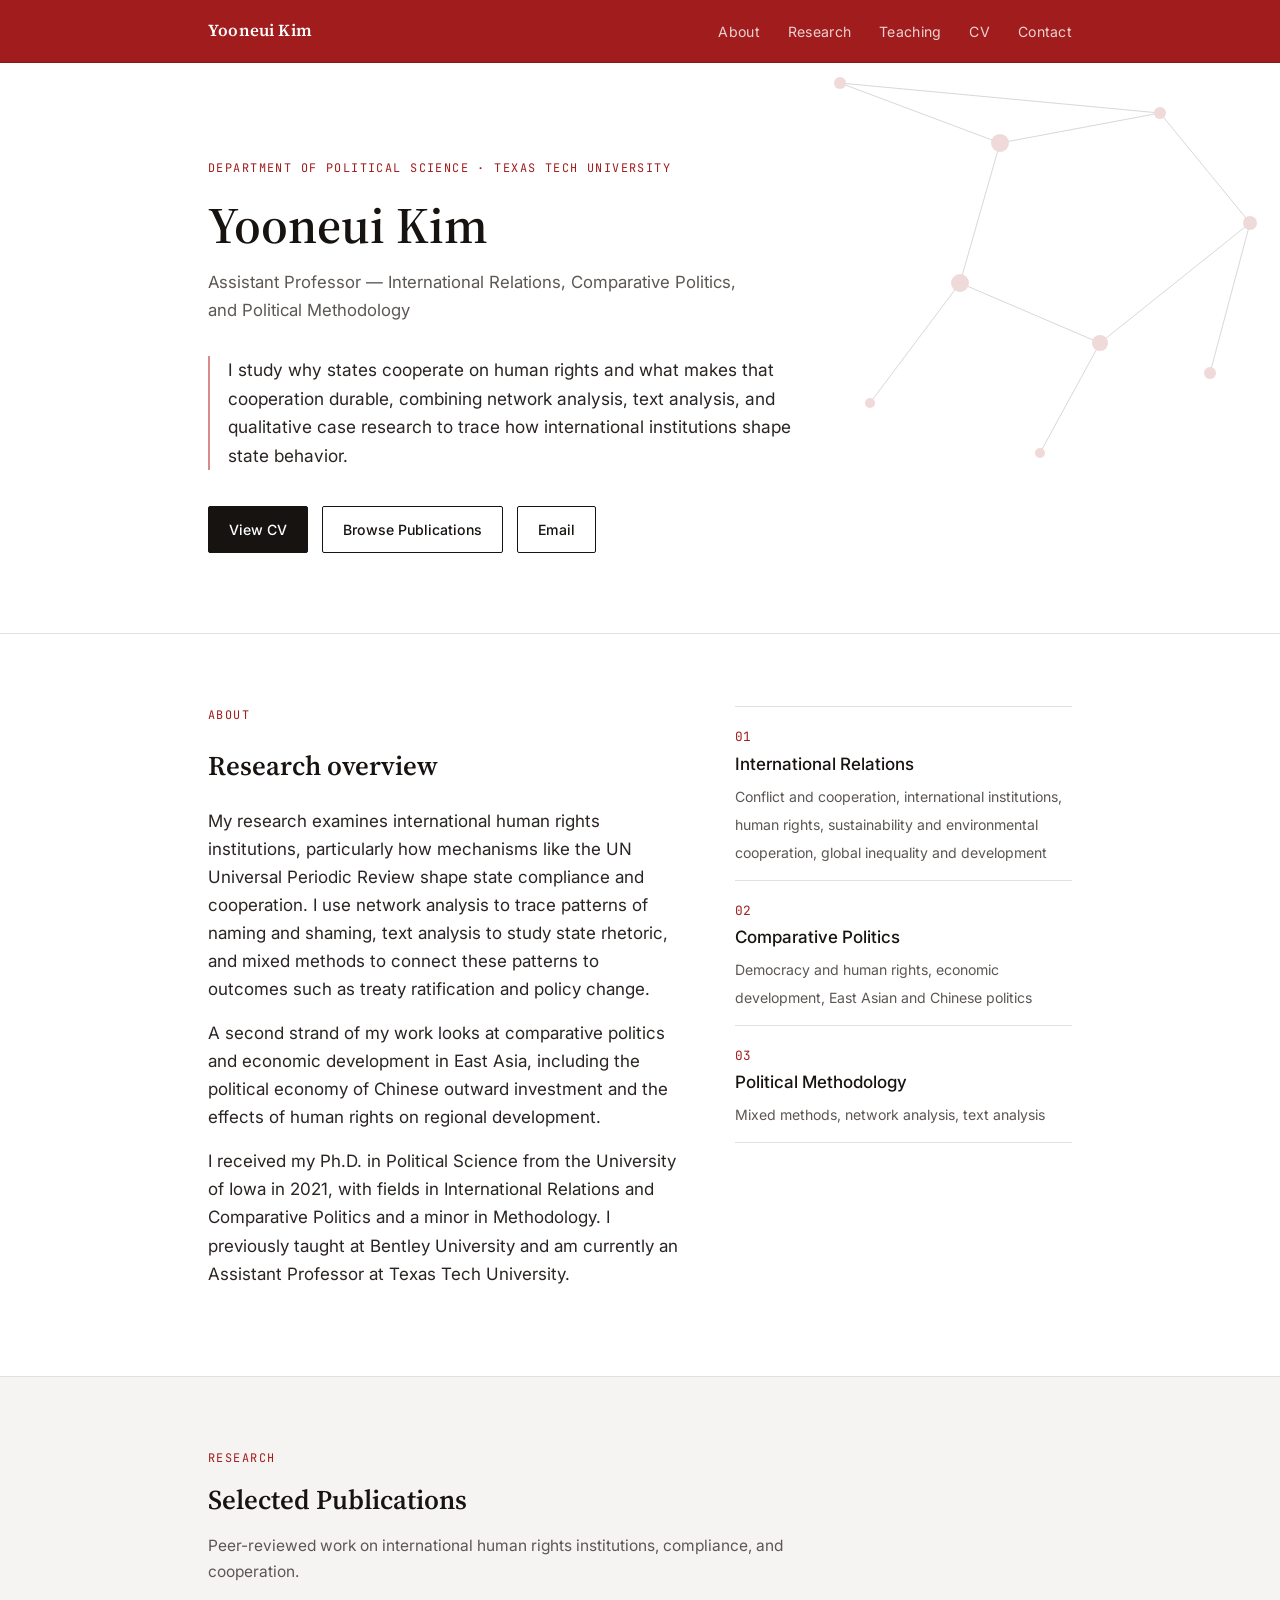
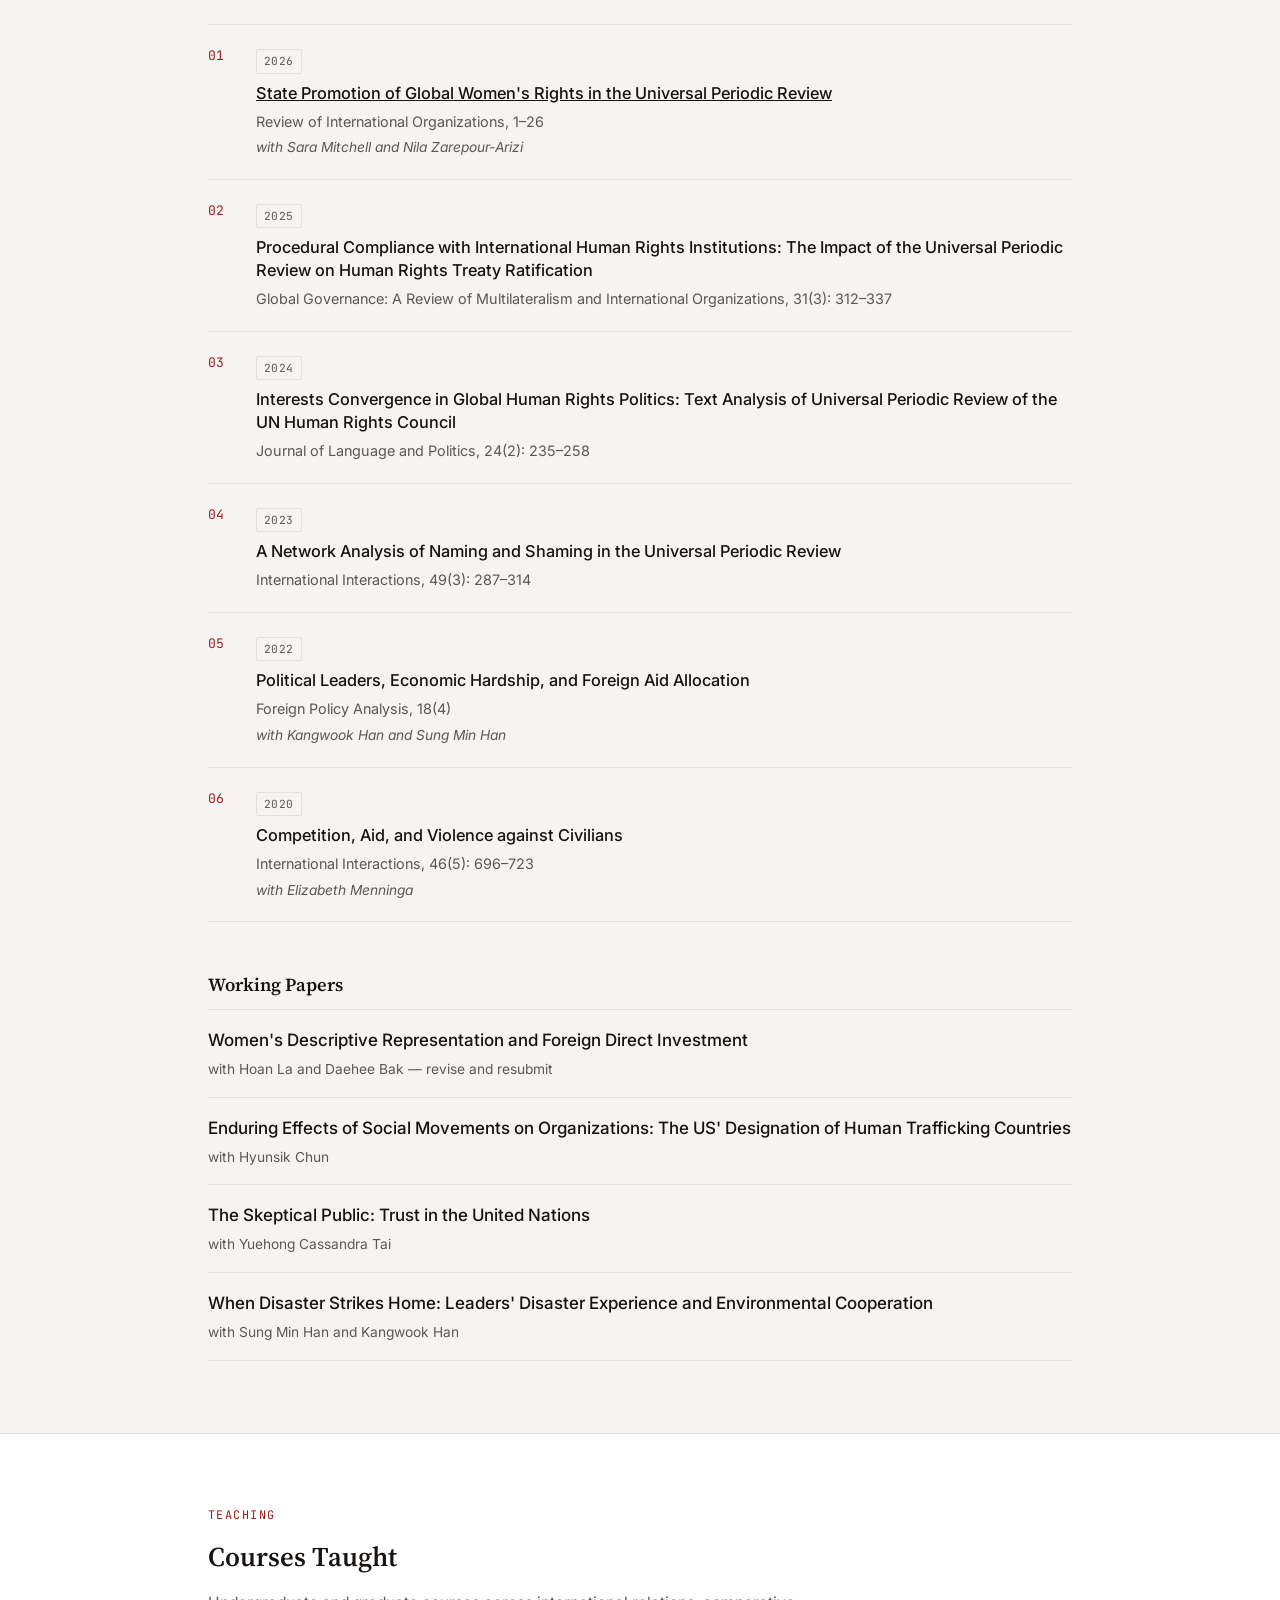
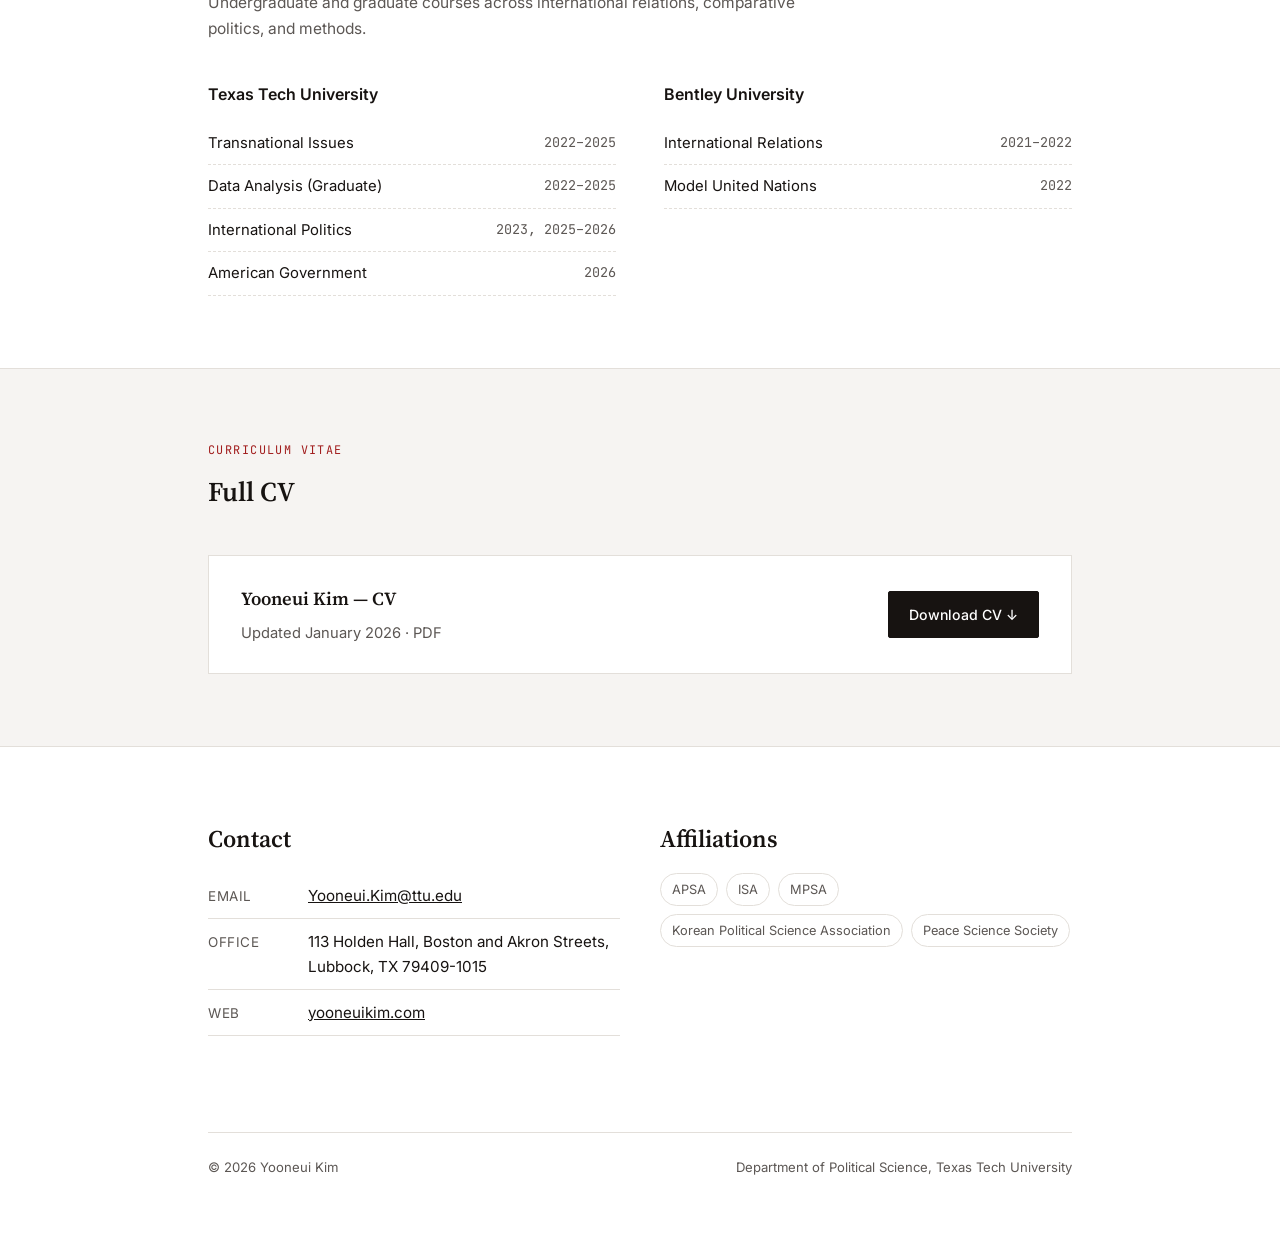
==== index.html @ 26a24b8b "Add files via upload" ====
<!DOCTYPE html>
<html lang="en">
<head>
<meta charset="UTF-8">
<meta name="viewport" content="width=device-width, initial-scale=1.0">
<title>Yooneui Kim — Political Science</title>
<link rel="preconnect" href="https://fonts.googleapis.com">
<link rel="preconnect" href="https://fonts.gstatic.com" crossorigin>
<link href="https://fonts.googleapis.com/css2?family=Source+Serif+4:opsz,wght@8..60,400;8..60,500;8..60,600&family=Inter:wght@400;500;600&family=JetBrains+Mono:wght@400;500&display=swap" rel="stylesheet">
<style>
  :root{
    --ink:#171311;
    --ink-soft:#2A2422;
    --paper:#FFFFFF;
    --paper-warm:#F6F4F2;
    --gold:#A11D1D;
    --gold-soft:#D98B8B;
    --slate:#5C5754;
    --line:#E3DFDA;
    --max:920px;
  }
  *{box-sizing:border-box; margin:0; padding:0;}
  html{scroll-behavior:smooth;}
  body{
    background:var(--paper);
    color:var(--ink);
    font-family:'Inter',sans-serif;
    font-size:17px;
    line-height:1.65;
    -webkit-font-smoothing:antialiased;
  }
  h1,h2,h3{font-family:'Source Serif 4',serif; font-weight:600; color:var(--ink);}
  a{color:inherit;}
  .wrap{max-width:var(--max); margin:0 auto; padding:0 28px;}

  /* nav */
  nav{
    position:sticky; top:0; z-index:50;
    background:#A11D1D;
    border-bottom:1px solid #8a1818;
  }
  nav .brand{font-family:'Source Serif 4',serif; font-weight:600; font-size:1.05rem; letter-spacing:0.01em; color:#FFFFFF;}
  nav ul{display:flex; gap:28px; list-style:none;}
  nav a{font-size:0.88rem; text-decoration:none; color:rgba(255,255,255,0.8); letter-spacing:0.02em;}
  nav .wrap{display:flex; align-items:center; justify-content:space-between; height:62px;}
  nav a:hover{color:#FFFFFF;}
  .nav-toggle{display:none;}

  /* hero */
  .hero{position:relative; overflow:hidden; padding:96px 0 80px; border-bottom:1px solid var(--line);}
  .hero-net{position:absolute; top:-40px; right:-60px; width:560px; opacity:0.16; pointer-events:none;}
  .hero .wrap{position:relative; z-index:1;}
  .eyebrow{
    font-family:'JetBrains Mono',monospace; font-size:0.74rem; letter-spacing:0.12em;
    text-transform:uppercase; color:var(--gold); margin-bottom:18px; display:block;
  }
  .hero h1{font-size:clamp(2.2rem,5vw,3.2rem); line-height:1.1; max-width:680px;}
  .hero .role{font-size:1.05rem; color:var(--slate); margin-top:16px; max-width:560px;}
  .hero .thesis{
    margin-top:32px; max-width:600px; font-size:1.08rem; color:var(--ink-soft);
    border-left:2px solid var(--gold-soft); padding-left:18px;
  }
  .hero-links{margin-top:36px; display:flex; gap:14px; flex-wrap:wrap;}
  .btn{
    display:inline-flex; align-items:center; gap:8px;
    padding:11px 20px; border-radius:2px; font-size:0.88rem; font-weight:500;
    text-decoration:none; border:1px solid var(--ink); transition:all 0.15s ease;
  }
  .btn-primary{background:var(--ink); color:var(--paper);}
  .btn-primary:hover{background:var(--ink-soft);}
  .btn-ghost{background:transparent; color:var(--ink);}
  .btn-ghost:hover{background:var(--paper-warm);}

  /* sections */
  section{padding:72px 0;}
  section.alt{background:var(--paper-warm); border-top:1px solid var(--line); border-bottom:1px solid var(--line);}
  .section-head{margin-bottom:40px; max-width:640px;}
  .section-head .eyebrow{margin-bottom:10px;}
  .section-head h2{font-size:1.7rem;}
  .section-head p{color:var(--slate); margin-top:10px; font-size:0.97rem;}

  /* about */
  .about-grid{display:grid; grid-template-columns:1.4fr 1fr; gap:56px; align-items:start;}
  .about-grid p{margin-bottom:16px; color:var(--ink-soft);}
  .fields{list-style:none;}
  .fields li{padding:14px 0; border-bottom:1px solid var(--line);}
  .fields li:first-child{border-top:1px solid var(--line);}
  .fields .num{font-family:'JetBrains Mono',monospace; color:var(--gold); font-size:0.8rem; margin-right:10px;}
  .fields .label{font-weight:500; display:block; margin-bottom:4px;}
  .fields .sub{color:var(--slate); font-size:0.88rem;}

  /* publications */
  .pub-list{counter-reset:pub;}
  .pub{
    counter-increment:pub; position:relative; padding:20px 0 20px 48px;
    border-bottom:1px solid var(--line);
  }
  .pub:first-child{border-top:1px solid var(--line);}
  .pub::before{
    content:counter(pub, decimal-leading-zero);
    position:absolute; left:0; top:20px;
    font-family:'JetBrains Mono',monospace; color:var(--gold); font-size:0.82rem;
  }
  .pub .status{
    display:inline-block; font-family:'JetBrains Mono',monospace; font-size:0.7rem;
    color:var(--slate); border:1px solid var(--line); padding:2px 7px; border-radius:2px;
    margin-bottom:8px; letter-spacing:0.04em;
  }
  .pub-title{font-size:1.02rem; font-weight:500; line-height:1.4;}
  .pub-venue{color:var(--slate); font-size:0.9rem; margin-top:5px;}
  .pub-coauth{color:var(--slate); font-size:0.86rem; margin-top:3px; font-style:italic;}

  .wp-list{margin-top:8px;}
  .wp{padding:16px 0; border-bottom:1px solid var(--line);}
  .wp:first-child{border-top:1px solid var(--line);}
  .wp-title{font-weight:500;}
  .wp-meta{color:var(--slate); font-size:0.86rem; margin-top:4px;}

  /* teaching */
  .teach-grid{display:grid; grid-template-columns:repeat(2,1fr); gap:28px 48px;}
  .teach-block h3{font-size:1rem; margin-bottom:14px; font-family:'Inter',sans-serif; font-weight:600;}
  .teach-block ul{list-style:none;}
  .teach-block li{padding:9px 0; border-bottom:1px dashed var(--line); font-size:0.93rem; display:flex; justify-content:space-between; gap:12px;}
  .teach-block li span.years{color:var(--slate); font-size:0.84rem; font-family:'JetBrains Mono',monospace; white-space:nowrap;}

  /* cv */
  .cv-row{display:flex; align-items:center; justify-content:space-between; gap:24px; flex-wrap:wrap;
    border:1px solid var(--line); padding:28px 32px; background:var(--paper);}
  .cv-row h3{font-size:1.15rem; margin-bottom:6px;}
  .cv-row p{color:var(--slate); font-size:0.92rem;}
  .stat-strip{display:flex; gap:40px; margin-top:36px; flex-wrap:wrap;}
  .stat{}
  .stat .n{font-family:'Source Serif 4',serif; font-size:2rem; color:var(--ink); font-weight:600;}
  .stat .l{color:var(--slate); font-size:0.82rem; text-transform:uppercase; letter-spacing:0.06em; margin-top:2px;}

  /* contact / footer */
  footer{padding:64px 0 48px;}
  .contact-grid{display:grid; grid-template-columns:1fr 1fr; gap:40px;}
  .contact-grid h2{font-size:1.5rem; margin-bottom:14px;}
  .contact-line{display:flex; gap:10px; padding:10px 0; border-bottom:1px solid var(--line); font-size:0.95rem;}
  .contact-line .k{color:var(--slate); width:90px; flex-shrink:0; font-size:0.84rem; text-transform:uppercase; letter-spacing:0.04em; padding-top:2px;}
  .affil-list{display:flex; flex-wrap:wrap; gap:8px;}
  .affil-list span{font-size:0.8rem; color:var(--slate); border:1px solid var(--line); padding:5px 11px; border-radius:20px;}
  .fineprint{margin-top:56px; padding-top:24px; border-top:1px solid var(--line); color:var(--slate); font-size:0.82rem; display:flex; justify-content:space-between; flex-wrap:wrap; gap:8px;}

  @media (max-width:760px){
    nav ul{gap:16px;}
    nav a{font-size:0.8rem;}
    .about-grid, .teach-grid, .contact-grid{grid-template-columns:1fr;}
    .hero-net{display:none;}
    section{padding:52px 0;}
  }
</style>
</head>
<body>

<nav>
  <div class="wrap">
    <div class="brand">Yooneui Kim</div>
    <ul>
      <li><a href="#about">About</a></li>
      <li><a href="#research">Research</a></li>
      <li><a href="#teaching">Teaching</a></li>
      <li><a href="#cv">CV</a></li>
      <li><a href="#contact">Contact</a></li>
    </ul>
  </div>
</nav>

<header class="hero">
  <svg class="hero-net" viewBox="0 0 560 480" xmlns="http://www.w3.org/2000/svg">
    <g stroke="#171311" stroke-width="1">
      <line x1="60" y1="60" x2="220" y2="120"/>
      <line x1="220" y1="120" x2="180" y2="260"/>
      <line x1="220" y1="120" x2="380" y2="90"/>
      <line x1="380" y1="90" x2="470" y2="200"/>
      <line x1="180" y1="260" x2="320" y2="320"/>
      <line x1="320" y1="320" x2="470" y2="200"/>
      <line x1="180" y1="260" x2="90" y2="380"/>
      <line x1="320" y1="320" x2="260" y2="430"/>
      <line x1="470" y1="200" x2="430" y2="350"/>
      <line x1="60" y1="60" x2="380" y2="90"/>
    </g>
    <g fill="#A11D1D">
      <circle cx="60" cy="60" r="6"/>
      <circle cx="220" cy="120" r="9"/>
      <circle cx="380" cy="90" r="6"/>
      <circle cx="180" cy="260" r="9"/>
      <circle cx="470" cy="200" r="7"/>
      <circle cx="320" cy="320" r="8"/>
      <circle cx="90" cy="380" r="5"/>
      <circle cx="260" cy="430" r="5"/>
      <circle cx="430" cy="350" r="6"/>
    </g>
  </svg>
  <div class="wrap">
    <span class="eyebrow">Department of Political Science · Texas Tech University</span>
    <h1>Yooneui Kim</h1>
    <p class="role">Assistant Professor — International Relations, Comparative Politics, and Political Methodology</p>
    <p class="thesis">I study why states cooperate on human rights and what makes that cooperation durable, combining network analysis, text analysis, and qualitative case research to trace how international institutions shape state behavior.</p>
    <div class="hero-links">
      <a class="btn btn-primary" href="#cv">View CV</a>
      <a class="btn btn-ghost" href="#research">Browse Publications</a>
      <a class="btn btn-ghost" href="mailto:Yooneui.Kim@ttu.edu">Email</a>
    </div>
  </div>
</header>

<section id="about">
  <div class="wrap about-grid">
    <div>
      <span class="eyebrow">About</span>
      <h2 style="font-size:1.7rem; margin-bottom:18px;">Research overview</h2>
      <p>My research examines international human rights institutions, particularly how mechanisms like the UN Universal Periodic Review shape state compliance and cooperation. I use network analysis to trace patterns of naming and shaming, text analysis to study state rhetoric, and mixed methods to connect these patterns to outcomes such as treaty ratification and policy change.</p>
      <p>A second strand of my work looks at comparative politics and economic development in East Asia, including the political economy of Chinese outward investment and the effects of human rights on regional development.</p>
      <p>I received my Ph.D. in Political Science from the University of Iowa in 2021, with fields in International Relations and Comparative Politics and a minor in Methodology. I previously taught at Bentley University and am currently an Assistant Professor at Texas Tech University.</p>
    </div>
    <ul class="fields">
      <li>
        <span class="num">01</span><span class="label">International Relations</span>
        <span class="sub">Conflict and cooperation, international institutions, human rights, sustainability and environmental cooperation, global inequality and development</span>
      </li>
      <li>
        <span class="num">02</span><span class="label">Comparative Politics</span>
        <span class="sub">Democracy and human rights, economic development, East Asian and Chinese politics</span>
      </li>
      <li>
        <span class="num">03</span><span class="label">Political Methodology</span>
        <span class="sub">Mixed methods, network analysis, text analysis</span>
      </li>
    </ul>
  </div>
</section>

<section id="research" class="alt">
  <div class="wrap">
    <div class="section-head">
      <span class="eyebrow">Research</span>
      <h2>Selected Publications</h2>
      <p>Peer-reviewed work on international human rights institutions, compliance, and cooperation.</p>
    </div>
    <div class="pub-list">
      <div class="pub">
        <span class="status">2026</span>
        <div class="pub-title"><a href="https://link.springer.com/article/10.1007/s11558-026-09619-5" target="_blank" style="color:inherit; text-decoration:underline;">State Promotion of Global Women's Rights in the Universal Periodic Review</a></div>
        <div class="pub-venue">Review of International Organizations, 1–26</div>
        <div class="pub-coauth">with Sara Mitchell and Nila Zarepour-Arizi</div>
      </div>
      <div class="pub">
        <span class="status">2025</span>
        <div class="pub-title">Procedural Compliance with International Human Rights Institutions: The Impact of the Universal Periodic Review on Human Rights Treaty Ratification</div>
        <div class="pub-venue">Global Governance: A Review of Multilateralism and International Organizations, 31(3): 312–337</div>
      </div>
      <div class="pub">
        <span class="status">2024</span>
        <div class="pub-title">Interests Convergence in Global Human Rights Politics: Text Analysis of Universal Periodic Review of the UN Human Rights Council</div>
        <div class="pub-venue">Journal of Language and Politics, 24(2): 235–258</div>
      </div>
      <div class="pub">
        <span class="status">2023</span>
        <div class="pub-title">A Network Analysis of Naming and Shaming in the Universal Periodic Review</div>
        <div class="pub-venue">International Interactions, 49(3): 287–314</div>
      </div>
      <div class="pub">
        <span class="status">2022</span>
        <div class="pub-title">Political Leaders, Economic Hardship, and Foreign Aid Allocation</div>
        <div class="pub-venue">Foreign Policy Analysis, 18(4)</div>
        <div class="pub-coauth">with Kangwook Han and Sung Min Han</div>
      </div>
      <div class="pub">
        <span class="status">2020</span>
        <div class="pub-title">Competition, Aid, and Violence against Civilians</div>
        <div class="pub-venue">International Interactions, 46(5): 696–723</div>
        <div class="pub-coauth">with Elizabeth Menninga</div>
      </div>
    </div>

    <div style="margin-top:48px;">
      <h3 style="font-size:1.15rem; margin-bottom:8px;">Working Papers</h3>
      <div class="wp-list">
        <div class="wp">
          <div class="wp-title">Women's Descriptive Representation and Foreign Direct Investment</div>
          <div class="wp-meta">with Hoan La and Daehee Bak — revise and resubmit</div>
        </div>
        <div class="wp">
          <div class="wp-title">Enduring Effects of Social Movements on Organizations: The US' Designation of Human Trafficking Countries</div>
          <div class="wp-meta">with Hyunsik Chun</div>
        </div>
        <div class="wp">
          <div class="wp-title">The Skeptical Public: Trust in the United Nations</div>
          <div class="wp-meta">with Yuehong Cassandra Tai</div>
        </div>
        <div class="wp">
          <div class="wp-title">When Disaster Strikes Home: Leaders' Disaster Experience and Environmental Cooperation</div>
          <div class="wp-meta">with Sung Min Han and Kangwook Han</div>
        </div>
      </div>
    </div>
  </div>
</section>

<section id="teaching">
  <div class="wrap">
    <div class="section-head">
      <span class="eyebrow">Teaching</span>
      <h2>Courses Taught</h2>
      <p>Undergraduate and graduate courses across international relations, comparative politics, and methods.</p>
    </div>
    <div class="teach-grid">
      <div class="teach-block">
        <h3>Texas Tech University</h3>
        <ul>
          <li>Transnational Issues <span class="years">2022–2025</span></li>
          <li>Data Analysis (Graduate) <span class="years">2022–2025</span></li>
          <li>International Politics <span class="years">2023, 2025–2026</span></li>
          <li>American Government <span class="years">2026</span></li>
        </ul>
      </div>
      <div class="teach-block">
        <h3>Bentley University</h3>
        <ul>
          <li>International Relations <span class="years">2021–2022</span></li>
          <li>Model United Nations <span class="years">2022</span></li>
        </ul>
      </div>
    </div>
  </div>
</section>

<section id="cv" class="alt">
  <div class="wrap">
    <div class="section-head">
      <span class="eyebrow">Curriculum Vitae</span>
      <h2>Full CV</h2>
    </div>
    <div class="cv-row">
      <div>
        <h3>Yooneui Kim — CV</h3>
        <p>Updated January 2026 · PDF</p>
      </div>
      <a class="btn btn-primary" href="Kim_CV_Jan2026.pdf" target="_blank">Download CV ↓</a>
    </div>
  
  </div>
</section>

<section id="contact">
  <div class="wrap contact-grid">
    <div>
      <h2>Contact</h2>
      <div class="contact-line"><span class="k">Email</span><span><a href="mailto:Yooneui.Kim@ttu.edu">Yooneui.Kim@ttu.edu</a></span></div>
      <div class="contact-line"><span class="k">Office</span><span>113 Holden Hall, Boston and Akron Streets, Lubbock, TX 79409-1015</span></div>
      <div class="contact-line"><span class="k">Web</span><span><a href="https://yooneuikim.com" target="_blank">yooneuikim.com</a></span></div>
    </div>
    <div>
      <h2>Affiliations</h2>
      <div class="affil-list">
        <span>APSA</span>
        <span>ISA</span>
        <span>MPSA</span>
        <span>Korean Political Science Association</span>
        <span>Peace Science Society</span>
      </div>
    </div>
    <div class="fineprint" style="grid-column:1/-1;">
      <span>© 2026 Yooneui Kim</span>
      <span>Department of Political Science, Texas Tech University</span>
    </div>
  </div>
</section>

</body>
</html>
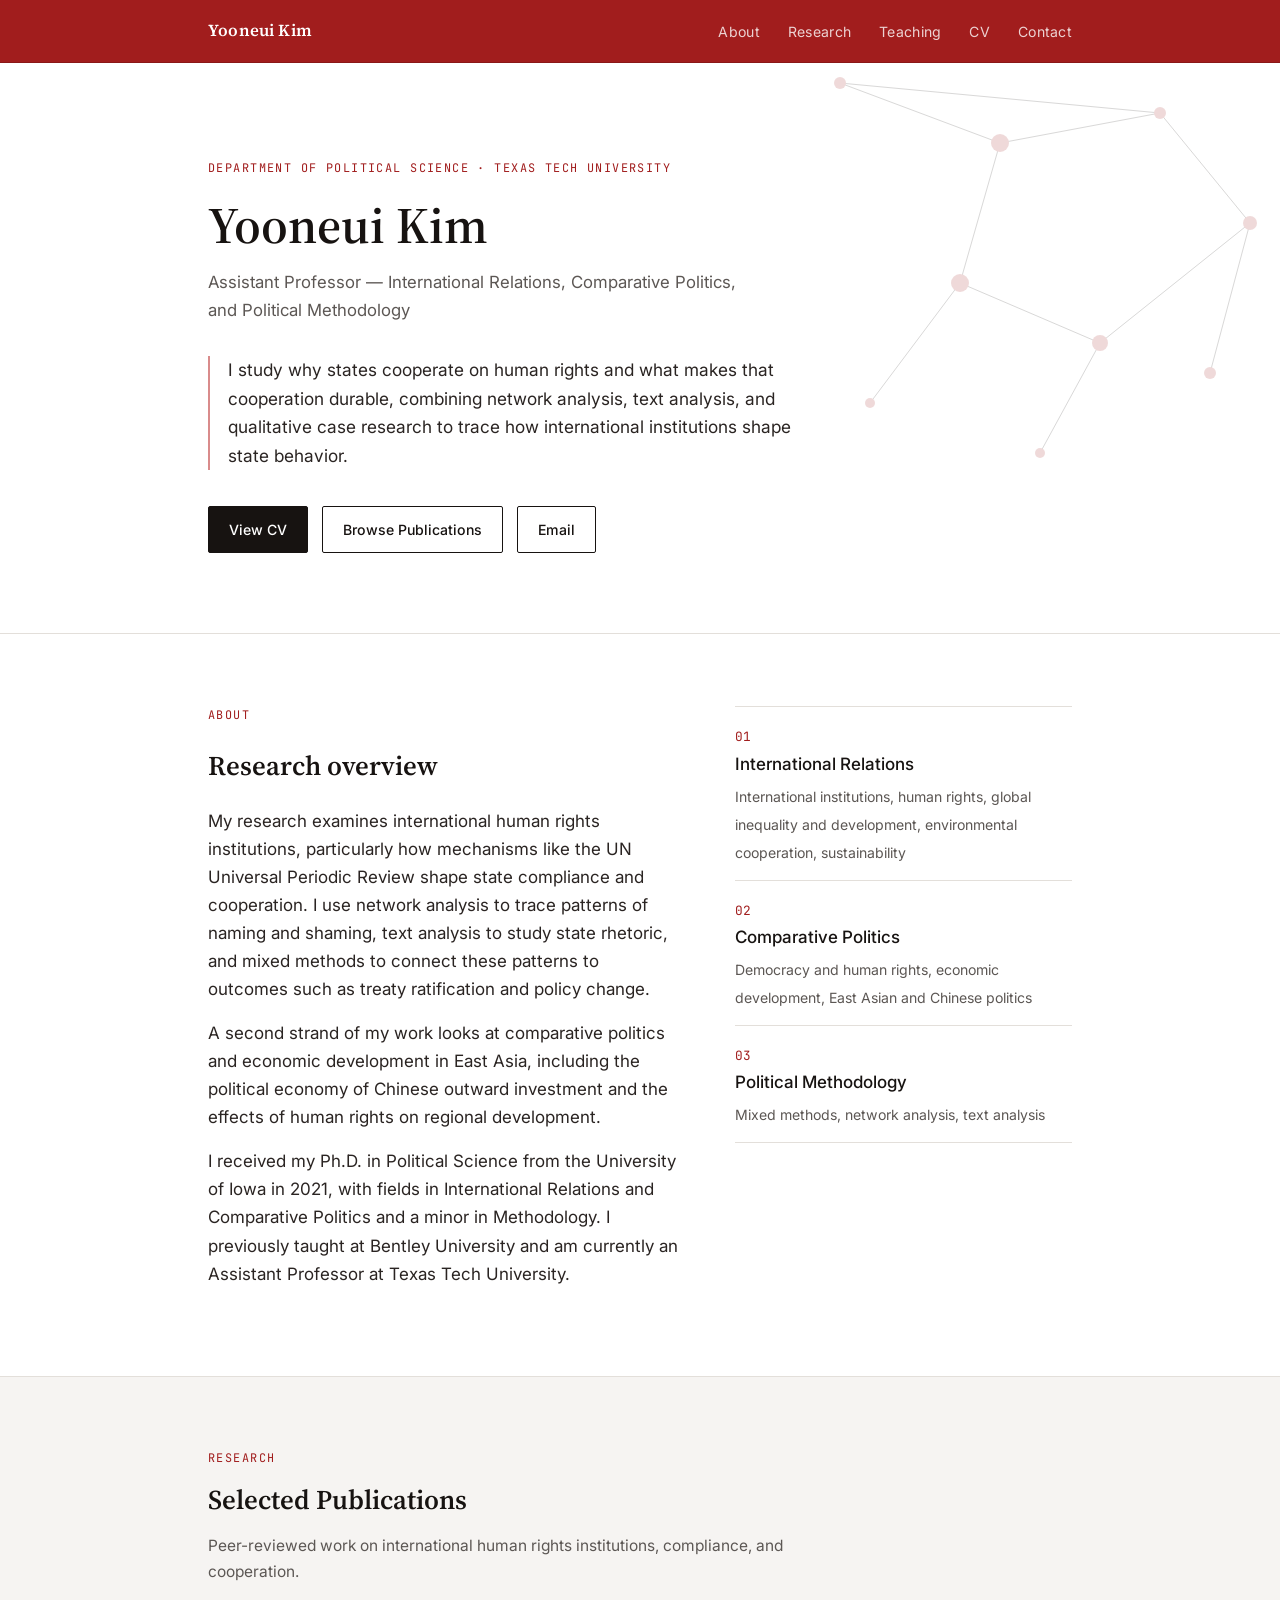
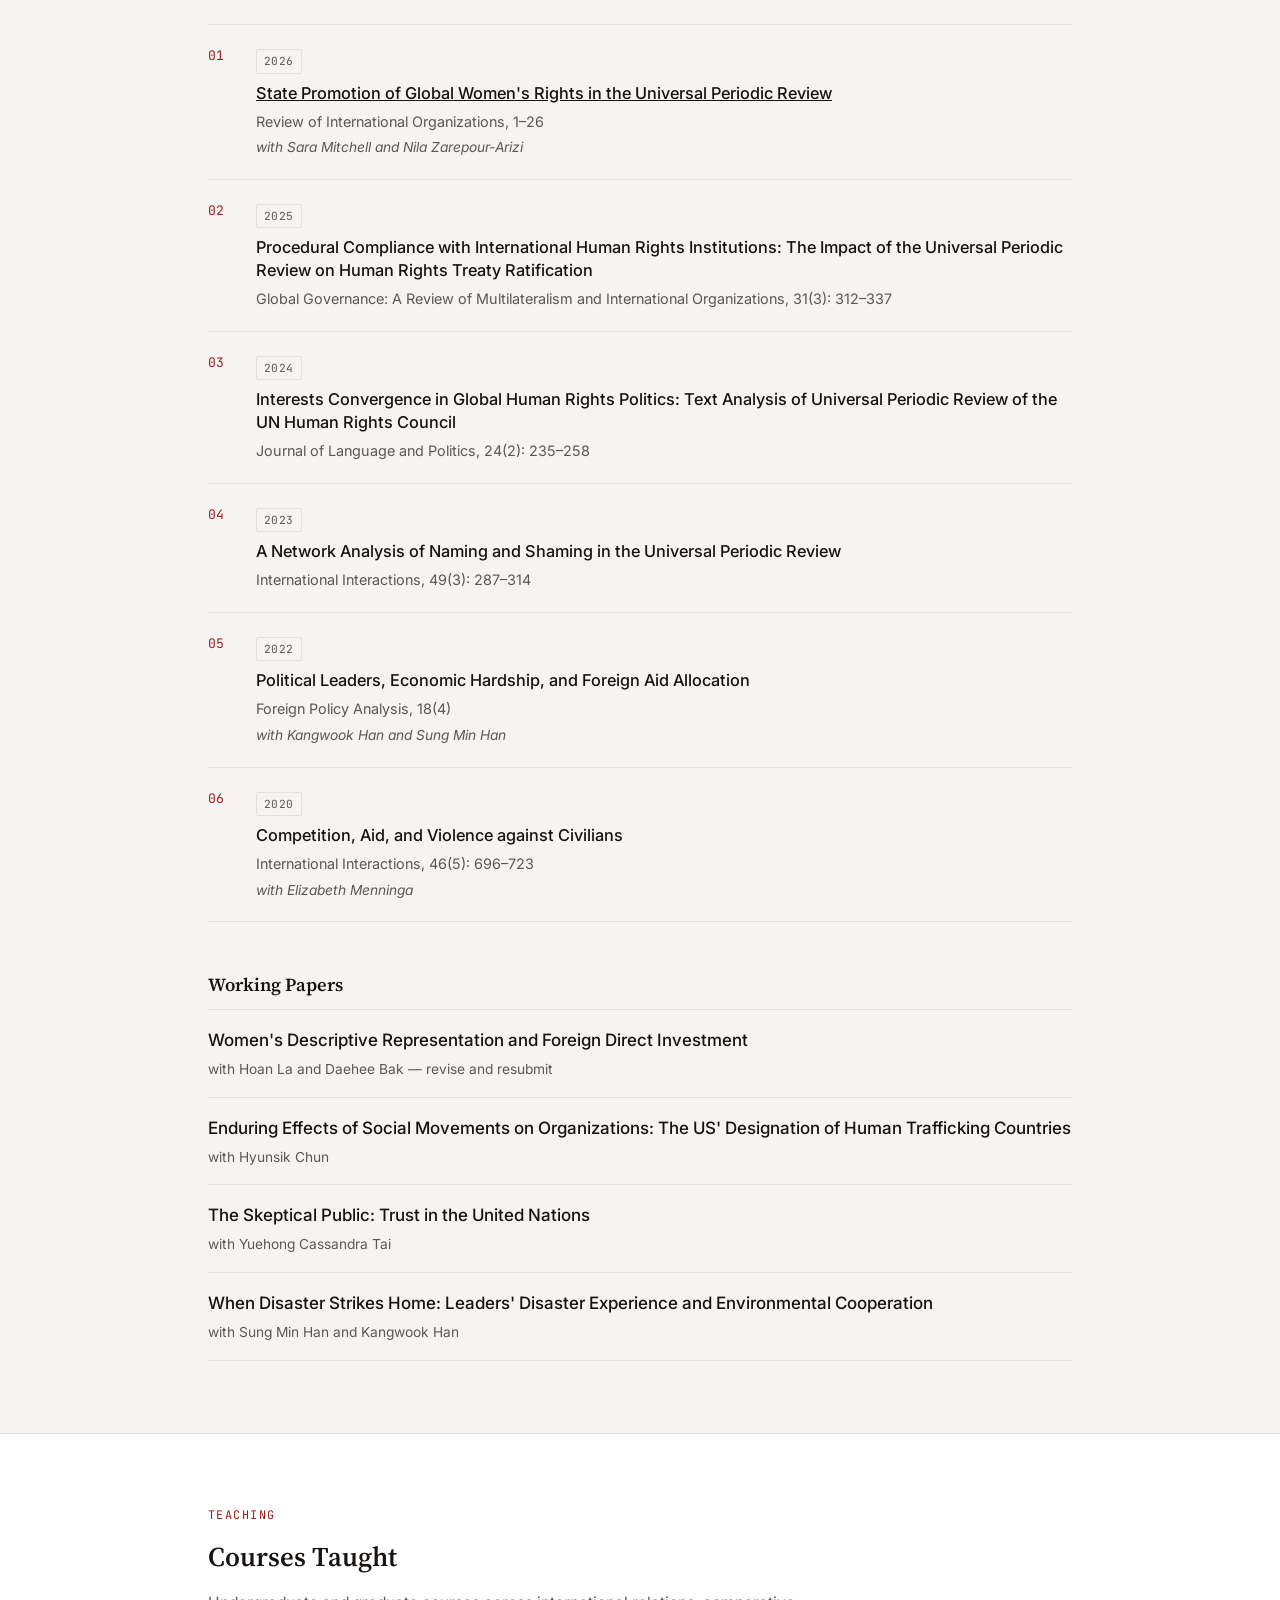
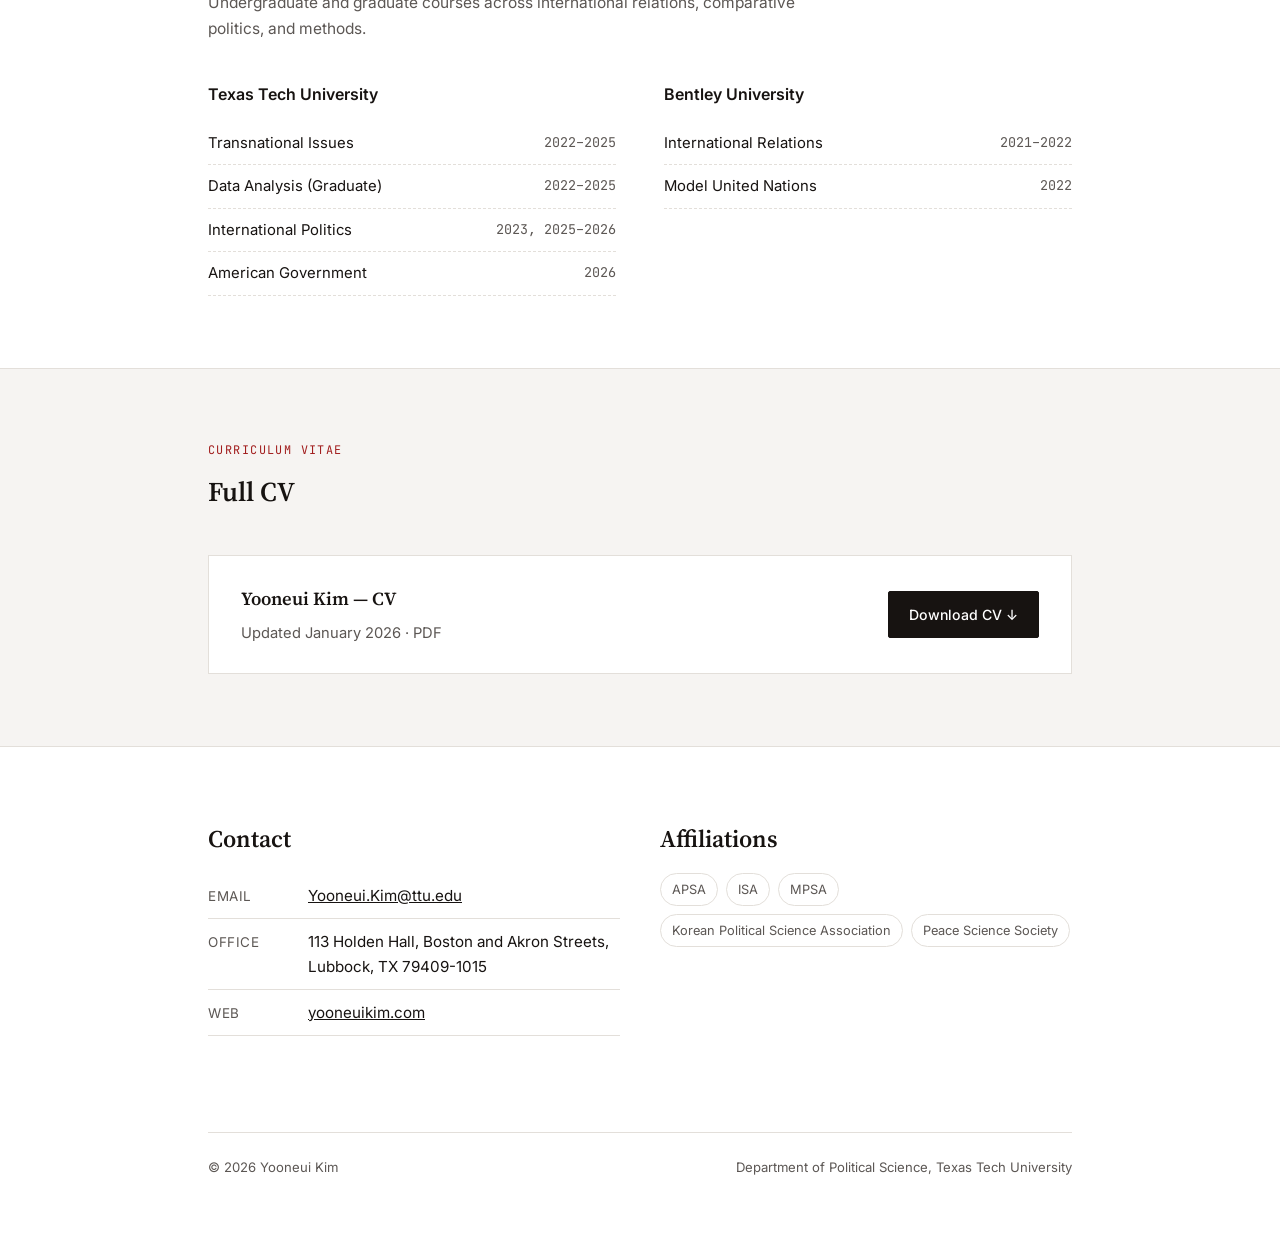
==== commit 6d9bfc9c: "Revise International Relations description Updated the description for the International Relations s" ====
--- a/index.html
+++ b/index.html
@@ -218,7 +218,7 @@
     <ul class="fields">
       <li>
         <span class="num">01</span><span class="label">International Relations</span>
-        <span class="sub">Conflict and cooperation, international institutions, human rights, sustainability and environmental cooperation, global inequality and development</span>
+        <span class="sub">International institutions, human rights, global inequality and development, environmental cooperation, sustainability </span>
       </li>
       <li>
         <span class="num">02</span><span class="label">Comparative Politics</span>
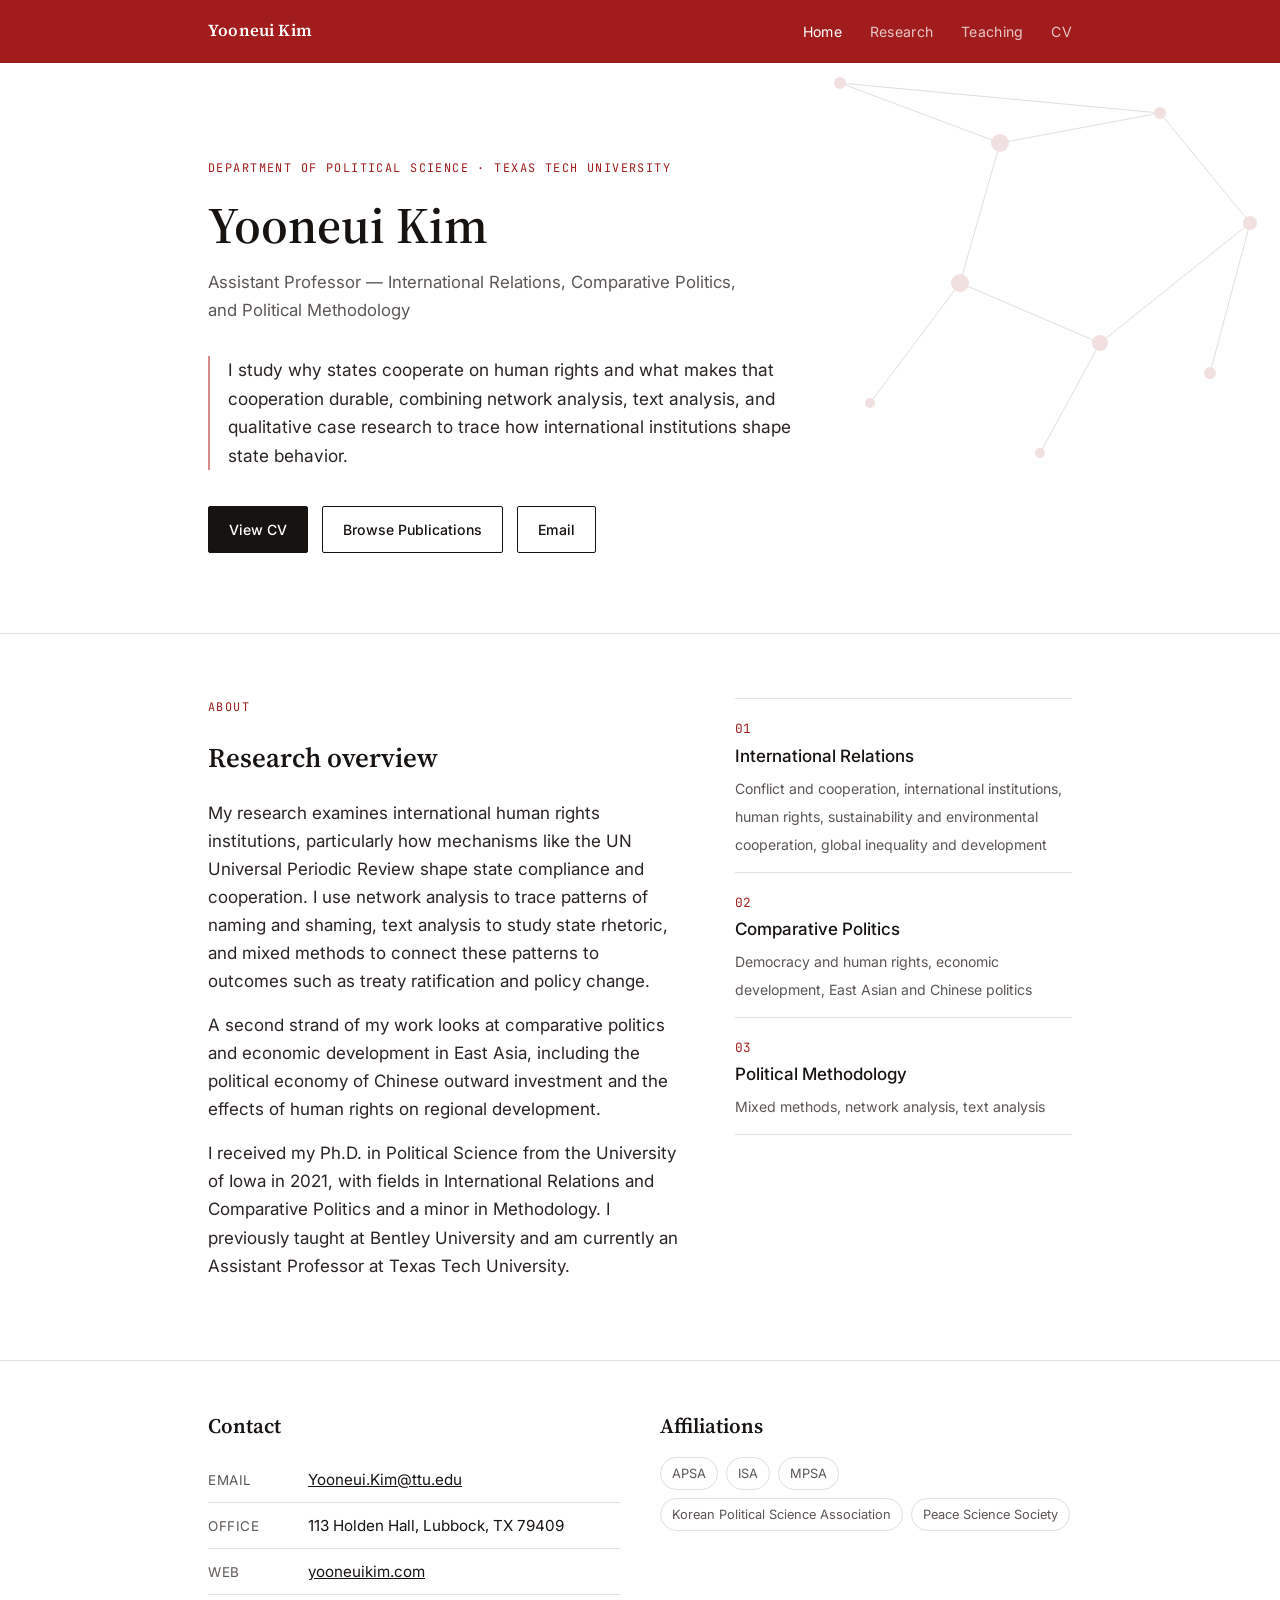
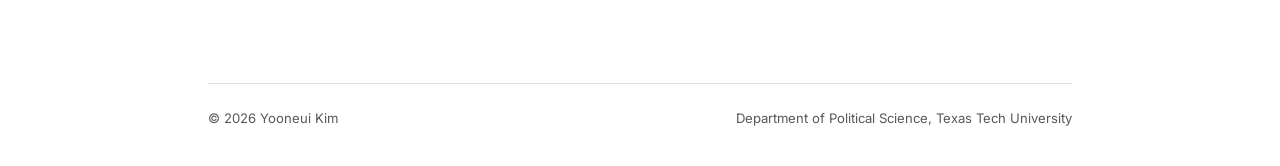
==== commit 896257c4: "Add files via upload" ====
--- a/index.html
+++ b/index.html
@@ -4,165 +4,18 @@
 <meta charset="UTF-8">
 <meta name="viewport" content="width=device-width, initial-scale=1.0">
 <title>Yooneui Kim — Political Science</title>
-<link rel="preconnect" href="https://fonts.googleapis.com">
-<link rel="preconnect" href="https://fonts.gstatic.com" crossorigin>
-<link href="https://fonts.googleapis.com/css2?family=Source+Serif+4:opsz,wght@8..60,400;8..60,500;8..60,600&family=Inter:wght@400;500;600&family=JetBrains+Mono:wght@400;500&display=swap" rel="stylesheet">
-<style>
-  :root{
-    --ink:#171311;
-    --ink-soft:#2A2422;
-    --paper:#FFFFFF;
-    --paper-warm:#F6F4F2;
-    --gold:#A11D1D;
-    --gold-soft:#D98B8B;
-    --slate:#5C5754;
-    --line:#E3DFDA;
-    --max:920px;
-  }
-  *{box-sizing:border-box; margin:0; padding:0;}
-  html{scroll-behavior:smooth;}
-  body{
-    background:var(--paper);
-    color:var(--ink);
-    font-family:'Inter',sans-serif;
-    font-size:17px;
-    line-height:1.65;
-    -webkit-font-smoothing:antialiased;
-  }
-  h1,h2,h3{font-family:'Source Serif 4',serif; font-weight:600; color:var(--ink);}
-  a{color:inherit;}
-  .wrap{max-width:var(--max); margin:0 auto; padding:0 28px;}
-
-  /* nav */
-  nav{
-    position:sticky; top:0; z-index:50;
-    background:#A11D1D;
-    border-bottom:1px solid #8a1818;
-  }
-  nav .brand{font-family:'Source Serif 4',serif; font-weight:600; font-size:1.05rem; letter-spacing:0.01em; color:#FFFFFF;}
-  nav ul{display:flex; gap:28px; list-style:none;}
-  nav a{font-size:0.88rem; text-decoration:none; color:rgba(255,255,255,0.8); letter-spacing:0.02em;}
-  nav .wrap{display:flex; align-items:center; justify-content:space-between; height:62px;}
-  nav a:hover{color:#FFFFFF;}
-  .nav-toggle{display:none;}
-
-  /* hero */
-  .hero{position:relative; overflow:hidden; padding:96px 0 80px; border-bottom:1px solid var(--line);}
-  .hero-net{position:absolute; top:-40px; right:-60px; width:560px; opacity:0.16; pointer-events:none;}
-  .hero .wrap{position:relative; z-index:1;}
-  .eyebrow{
-    font-family:'JetBrains Mono',monospace; font-size:0.74rem; letter-spacing:0.12em;
-    text-transform:uppercase; color:var(--gold); margin-bottom:18px; display:block;
-  }
-  .hero h1{font-size:clamp(2.2rem,5vw,3.2rem); line-height:1.1; max-width:680px;}
-  .hero .role{font-size:1.05rem; color:var(--slate); margin-top:16px; max-width:560px;}
-  .hero .thesis{
-    margin-top:32px; max-width:600px; font-size:1.08rem; color:var(--ink-soft);
-    border-left:2px solid var(--gold-soft); padding-left:18px;
-  }
-  .hero-links{margin-top:36px; display:flex; gap:14px; flex-wrap:wrap;}
-  .btn{
-    display:inline-flex; align-items:center; gap:8px;
-    padding:11px 20px; border-radius:2px; font-size:0.88rem; font-weight:500;
-    text-decoration:none; border:1px solid var(--ink); transition:all 0.15s ease;
-  }
-  .btn-primary{background:var(--ink); color:var(--paper);}
-  .btn-primary:hover{background:var(--ink-soft);}
-  .btn-ghost{background:transparent; color:var(--ink);}
-  .btn-ghost:hover{background:var(--paper-warm);}
-
-  /* sections */
-  section{padding:72px 0;}
-  section.alt{background:var(--paper-warm); border-top:1px solid var(--line); border-bottom:1px solid var(--line);}
-  .section-head{margin-bottom:40px; max-width:640px;}
-  .section-head .eyebrow{margin-bottom:10px;}
-  .section-head h2{font-size:1.7rem;}
-  .section-head p{color:var(--slate); margin-top:10px; font-size:0.97rem;}
-
-  /* about */
-  .about-grid{display:grid; grid-template-columns:1.4fr 1fr; gap:56px; align-items:start;}
-  .about-grid p{margin-bottom:16px; color:var(--ink-soft);}
-  .fields{list-style:none;}
-  .fields li{padding:14px 0; border-bottom:1px solid var(--line);}
-  .fields li:first-child{border-top:1px solid var(--line);}
-  .fields .num{font-family:'JetBrains Mono',monospace; color:var(--gold); font-size:0.8rem; margin-right:10px;}
-  .fields .label{font-weight:500; display:block; margin-bottom:4px;}
-  .fields .sub{color:var(--slate); font-size:0.88rem;}
-
-  /* publications */
-  .pub-list{counter-reset:pub;}
-  .pub{
-    counter-increment:pub; position:relative; padding:20px 0 20px 48px;
-    border-bottom:1px solid var(--line);
-  }
-  .pub:first-child{border-top:1px solid var(--line);}
-  .pub::before{
-    content:counter(pub, decimal-leading-zero);
-    position:absolute; left:0; top:20px;
-    font-family:'JetBrains Mono',monospace; color:var(--gold); font-size:0.82rem;
-  }
-  .pub .status{
-    display:inline-block; font-family:'JetBrains Mono',monospace; font-size:0.7rem;
-    color:var(--slate); border:1px solid var(--line); padding:2px 7px; border-radius:2px;
-    margin-bottom:8px; letter-spacing:0.04em;
-  }
-  .pub-title{font-size:1.02rem; font-weight:500; line-height:1.4;}
-  .pub-venue{color:var(--slate); font-size:0.9rem; margin-top:5px;}
-  .pub-coauth{color:var(--slate); font-size:0.86rem; margin-top:3px; font-style:italic;}
-
-  .wp-list{margin-top:8px;}
-  .wp{padding:16px 0; border-bottom:1px solid var(--line);}
-  .wp:first-child{border-top:1px solid var(--line);}
-  .wp-title{font-weight:500;}
-  .wp-meta{color:var(--slate); font-size:0.86rem; margin-top:4px;}
-
-  /* teaching */
-  .teach-grid{display:grid; grid-template-columns:repeat(2,1fr); gap:28px 48px;}
-  .teach-block h3{font-size:1rem; margin-bottom:14px; font-family:'Inter',sans-serif; font-weight:600;}
-  .teach-block ul{list-style:none;}
-  .teach-block li{padding:9px 0; border-bottom:1px dashed var(--line); font-size:0.93rem; display:flex; justify-content:space-between; gap:12px;}
-  .teach-block li span.years{color:var(--slate); font-size:0.84rem; font-family:'JetBrains Mono',monospace; white-space:nowrap;}
-
-  /* cv */
-  .cv-row{display:flex; align-items:center; justify-content:space-between; gap:24px; flex-wrap:wrap;
-    border:1px solid var(--line); padding:28px 32px; background:var(--paper);}
-  .cv-row h3{font-size:1.15rem; margin-bottom:6px;}
-  .cv-row p{color:var(--slate); font-size:0.92rem;}
-  .stat-strip{display:flex; gap:40px; margin-top:36px; flex-wrap:wrap;}
-  .stat{}
-  .stat .n{font-family:'Source Serif 4',serif; font-size:2rem; color:var(--ink); font-weight:600;}
-  .stat .l{color:var(--slate); font-size:0.82rem; text-transform:uppercase; letter-spacing:0.06em; margin-top:2px;}
-
-  /* contact / footer */
-  footer{padding:64px 0 48px;}
-  .contact-grid{display:grid; grid-template-columns:1fr 1fr; gap:40px;}
-  .contact-grid h2{font-size:1.5rem; margin-bottom:14px;}
-  .contact-line{display:flex; gap:10px; padding:10px 0; border-bottom:1px solid var(--line); font-size:0.95rem;}
-  .contact-line .k{color:var(--slate); width:90px; flex-shrink:0; font-size:0.84rem; text-transform:uppercase; letter-spacing:0.04em; padding-top:2px;}
-  .affil-list{display:flex; flex-wrap:wrap; gap:8px;}
-  .affil-list span{font-size:0.8rem; color:var(--slate); border:1px solid var(--line); padding:5px 11px; border-radius:20px;}
-  .fineprint{margin-top:56px; padding-top:24px; border-top:1px solid var(--line); color:var(--slate); font-size:0.82rem; display:flex; justify-content:space-between; flex-wrap:wrap; gap:8px;}
-
-  @media (max-width:760px){
-    nav ul{gap:16px;}
-    nav a{font-size:0.8rem;}
-    .about-grid, .teach-grid, .contact-grid{grid-template-columns:1fr;}
-    .hero-net{display:none;}
-    section{padding:52px 0;}
-  }
-</style>
+<link rel="stylesheet" href="style.css">
 </head>
 <body>
 
 <nav>
   <div class="wrap">
-    <div class="brand">Yooneui Kim</div>
+    <a class="brand" href="index.html">Yooneui Kim</a>
     <ul>
-      <li><a href="#about">About</a></li>
-      <li><a href="#research">Research</a></li>
-      <li><a href="#teaching">Teaching</a></li>
-      <li><a href="#cv">CV</a></li>
-      <li><a href="#contact">Contact</a></li>
+      <li><a href="index.html" class="active">Home</a></li>
+      <li><a href="research.html">Research</a></li>
+      <li><a href="teaching.html">Teaching</a></li>
+      <li><a href="cv.html">CV</a></li>
     </ul>
   </div>
 </nav>
@@ -199,14 +52,14 @@
     <p class="role">Assistant Professor — International Relations, Comparative Politics, and Political Methodology</p>
     <p class="thesis">I study why states cooperate on human rights and what makes that cooperation durable, combining network analysis, text analysis, and qualitative case research to trace how international institutions shape state behavior.</p>
     <div class="hero-links">
-      <a class="btn btn-primary" href="#cv">View CV</a>
-      <a class="btn btn-ghost" href="#research">Browse Publications</a>
+      <a class="btn btn-primary" href="cv.html">View CV</a>
+      <a class="btn btn-ghost" href="research.html">Browse Publications</a>
       <a class="btn btn-ghost" href="mailto:Yooneui.Kim@ttu.edu">Email</a>
     </div>
   </div>
 </header>
 
-<section id="about">
+<section>
   <div class="wrap about-grid">
     <div>
       <span class="eyebrow">About</span>
@@ -218,7 +71,7 @@
     <ul class="fields">
       <li>
         <span class="num">01</span><span class="label">International Relations</span>
-        <span class="sub">International institutions, human rights, global inequality and development, environmental cooperation, sustainability </span>
+        <span class="sub">Conflict and cooperation, international institutions, human rights, sustainability and environmental cooperation, global inequality and development</span>
       </li>
       <li>
         <span class="num">02</span><span class="label">Comparative Politics</span>
@@ -232,132 +85,18 @@
   </div>
 </section>
 
-<section id="research" class="alt">
-  <div class="wrap">
-    <div class="section-head">
-      <span class="eyebrow">Research</span>
-      <h2>Selected Publications</h2>
-      <p>Peer-reviewed work on international human rights institutions, compliance, and cooperation.</p>
-    </div>
-    <div class="pub-list">
-      <div class="pub">
-        <span class="status">2026</span>
-        <div class="pub-title"><a href="https://link.springer.com/article/10.1007/s11558-026-09619-5" target="_blank" style="color:inherit; text-decoration:underline;">State Promotion of Global Women's Rights in the Universal Periodic Review</a></div>
-        <div class="pub-venue">Review of International Organizations, 1–26</div>
-        <div class="pub-coauth">with Sara Mitchell and Nila Zarepour-Arizi</div>
-      </div>
-      <div class="pub">
-        <span class="status">2025</span>
-        <div class="pub-title">Procedural Compliance with International Human Rights Institutions: The Impact of the Universal Periodic Review on Human Rights Treaty Ratification</div>
-        <div class="pub-venue">Global Governance: A Review of Multilateralism and International Organizations, 31(3): 312–337</div>
-      </div>
-      <div class="pub">
-        <span class="status">2024</span>
-        <div class="pub-title">Interests Convergence in Global Human Rights Politics: Text Analysis of Universal Periodic Review of the UN Human Rights Council</div>
-        <div class="pub-venue">Journal of Language and Politics, 24(2): 235–258</div>
-      </div>
-      <div class="pub">
-        <span class="status">2023</span>
-        <div class="pub-title">A Network Analysis of Naming and Shaming in the Universal Periodic Review</div>
-        <div class="pub-venue">International Interactions, 49(3): 287–314</div>
-      </div>
-      <div class="pub">
-        <span class="status">2022</span>
-        <div class="pub-title">Political Leaders, Economic Hardship, and Foreign Aid Allocation</div>
-        <div class="pub-venue">Foreign Policy Analysis, 18(4)</div>
-        <div class="pub-coauth">with Kangwook Han and Sung Min Han</div>
-      </div>
-      <div class="pub">
-        <span class="status">2020</span>
-        <div class="pub-title">Competition, Aid, and Violence against Civilians</div>
-        <div class="pub-venue">International Interactions, 46(5): 696–723</div>
-        <div class="pub-coauth">with Elizabeth Menninga</div>
-      </div>
-    </div>
-
-    <div style="margin-top:48px;">
-      <h3 style="font-size:1.15rem; margin-bottom:8px;">Working Papers</h3>
-      <div class="wp-list">
-        <div class="wp">
-          <div class="wp-title">Women's Descriptive Representation and Foreign Direct Investment</div>
-          <div class="wp-meta">with Hoan La and Daehee Bak — revise and resubmit</div>
-        </div>
-        <div class="wp">
-          <div class="wp-title">Enduring Effects of Social Movements on Organizations: The US' Designation of Human Trafficking Countries</div>
-          <div class="wp-meta">with Hyunsik Chun</div>
-        </div>
-        <div class="wp">
-          <div class="wp-title">The Skeptical Public: Trust in the United Nations</div>
-          <div class="wp-meta">with Yuehong Cassandra Tai</div>
-        </div>
-        <div class="wp">
-          <div class="wp-title">When Disaster Strikes Home: Leaders' Disaster Experience and Environmental Cooperation</div>
-          <div class="wp-meta">with Sung Min Han and Kangwook Han</div>
-        </div>
-      </div>
-    </div>
-  </div>
-</section>
-
-<section id="teaching">
-  <div class="wrap">
-    <div class="section-head">
-      <span class="eyebrow">Teaching</span>
-      <h2>Courses Taught</h2>
-      <p>Undergraduate and graduate courses across international relations, comparative politics, and methods.</p>
-    </div>
-    <div class="teach-grid">
-      <div class="teach-block">
-        <h3>Texas Tech University</h3>
-        <ul>
-          <li>Transnational Issues <span class="years">2022–2025</span></li>
-          <li>Data Analysis (Graduate) <span class="years">2022–2025</span></li>
-          <li>International Politics <span class="years">2023, 2025–2026</span></li>
-          <li>American Government <span class="years">2026</span></li>
-        </ul>
-      </div>
-      <div class="teach-block">
-        <h3>Bentley University</h3>
-        <ul>
-          <li>International Relations <span class="years">2021–2022</span></li>
-          <li>Model United Nations <span class="years">2022</span></li>
-        </ul>
-      </div>
-    </div>
-  </div>
-</section>
-
-<section id="cv" class="alt">
-  <div class="wrap">
-    <div class="section-head">
-      <span class="eyebrow">Curriculum Vitae</span>
-      <h2>Full CV</h2>
-    </div>
-    <div class="cv-row">
-      <div>
-        <h3>Yooneui Kim — CV</h3>
-        <p>Updated January 2026 · PDF</p>
-      </div>
-      <a class="btn btn-primary" href="Kim_CV_Jan2026.pdf" target="_blank">Download CV ↓</a>
-    </div>
-  
-  </div>
-</section>
-
-<section id="contact">
+<footer>
   <div class="wrap contact-grid">
     <div>
       <h2>Contact</h2>
       <div class="contact-line"><span class="k">Email</span><span><a href="mailto:Yooneui.Kim@ttu.edu">Yooneui.Kim@ttu.edu</a></span></div>
-      <div class="contact-line"><span class="k">Office</span><span>113 Holden Hall, Boston and Akron Streets, Lubbock, TX 79409-1015</span></div>
+      <div class="contact-line"><span class="k">Office</span><span>113 Holden Hall, Lubbock, TX 79409</span></div>
       <div class="contact-line"><span class="k">Web</span><span><a href="https://yooneuikim.com" target="_blank">yooneuikim.com</a></span></div>
     </div>
     <div>
       <h2>Affiliations</h2>
       <div class="affil-list">
-        <span>APSA</span>
-        <span>ISA</span>
-        <span>MPSA</span>
+        <span>APSA</span><span>ISA</span><span>MPSA</span>
         <span>Korean Political Science Association</span>
         <span>Peace Science Society</span>
       </div>
@@ -367,7 +106,7 @@
       <span>Department of Political Science, Texas Tech University</span>
     </div>
   </div>
-</section>
+</footer>
 
 </body>
 </html>
--- a/style.css
+++ b/style.css
@@ -0,0 +1,151 @@
+@import url('https://fonts.googleapis.com/css2?family=Source+Serif+4:opsz,wght@8..60,400;8..60,500;8..60,600&family=Inter:wght@400;500;600&family=JetBrains+Mono:wght@400;500&display=swap');
+
+:root{
+  --ink:#171311;
+  --ink-soft:#2A2422;
+  --paper:#FFFFFF;
+  --paper-warm:#F6F4F2;
+  --red:#A11D1D;
+  --red-soft:#D98B8B;
+  --slate:#5C5754;
+  --line:#E3DFDA;
+  --max:920px;
+}
+*{box-sizing:border-box; margin:0; padding:0;}
+html{scroll-behavior:smooth;}
+body{
+  background:var(--paper);
+  color:var(--ink);
+  font-family:'Inter',sans-serif;
+  font-size:17px;
+  line-height:1.65;
+  -webkit-font-smoothing:antialiased;
+}
+h1,h2,h3{font-family:'Source Serif 4',serif; font-weight:600; color:var(--ink);}
+a{color:inherit;}
+.wrap{max-width:var(--max); margin:0 auto; padding:0 28px;}
+
+/* nav */
+nav{
+  position:sticky; top:0; z-index:50;
+  background:#A11D1D;
+  border-bottom:1px solid #8a1818;
+}
+nav .wrap{display:flex; align-items:center; justify-content:space-between; height:62px;}
+nav .brand{font-family:'Source Serif 4',serif; font-weight:600; font-size:1.05rem; letter-spacing:0.01em; color:#FFFFFF; text-decoration:none;}
+nav ul{display:flex; gap:28px; list-style:none;}
+nav a{font-size:0.88rem; text-decoration:none; color:rgba(255,255,255,0.75); letter-spacing:0.02em;}
+nav a:hover, nav a.active{color:#FFFFFF;}
+
+/* page header */
+.page-header{padding:64px 0 52px; border-bottom:1px solid var(--line);}
+.page-header .eyebrow{
+  font-family:'JetBrains Mono',monospace; font-size:0.74rem; letter-spacing:0.12em;
+  text-transform:uppercase; color:var(--red); margin-bottom:14px; display:block;
+}
+.page-header h1{font-size:clamp(1.8rem,4vw,2.6rem); line-height:1.1;}
+.page-header p{color:var(--slate); margin-top:12px; max-width:600px; font-size:1rem;}
+
+/* hero (home only) */
+.hero{position:relative; overflow:hidden; padding:96px 0 80px; border-bottom:1px solid var(--line);}
+.hero-net{position:absolute; top:-40px; right:-60px; width:560px; opacity:0.13; pointer-events:none;}
+.hero .wrap{position:relative; z-index:1;}
+.eyebrow{
+  font-family:'JetBrains Mono',monospace; font-size:0.74rem; letter-spacing:0.12em;
+  text-transform:uppercase; color:var(--red); margin-bottom:18px; display:block;
+}
+.hero h1{font-size:clamp(2.2rem,5vw,3.2rem); line-height:1.1; max-width:680px;}
+.hero .role{font-size:1.05rem; color:var(--slate); margin-top:16px; max-width:560px;}
+.hero .thesis{
+  margin-top:32px; max-width:600px; font-size:1.08rem; color:var(--ink-soft);
+  border-left:2px solid var(--red-soft); padding-left:18px;
+}
+.hero-links{margin-top:36px; display:flex; gap:14px; flex-wrap:wrap;}
+
+/* buttons */
+.btn{
+  display:inline-flex; align-items:center; gap:8px;
+  padding:11px 20px; border-radius:2px; font-size:0.88rem; font-weight:500;
+  text-decoration:none; border:1px solid var(--ink); transition:all 0.15s ease;
+}
+.btn-primary{background:var(--ink); color:var(--paper);}
+.btn-primary:hover{background:var(--ink-soft);}
+.btn-ghost{background:transparent; color:var(--ink);}
+.btn-ghost:hover{background:var(--paper-warm);}
+
+/* sections */
+section{padding:64px 0;}
+section.alt{background:var(--paper-warm); border-top:1px solid var(--line); border-bottom:1px solid var(--line);}
+.section-head{margin-bottom:40px; max-width:640px;}
+.section-head h2{font-size:1.5rem; margin-bottom:8px;}
+.section-head p{color:var(--slate); font-size:0.97rem;}
+
+/* about grid */
+.about-grid{display:grid; grid-template-columns:1.4fr 1fr; gap:56px; align-items:start;}
+.about-grid p{margin-bottom:16px; color:var(--ink-soft);}
+.fields{list-style:none;}
+.fields li{padding:14px 0; border-bottom:1px solid var(--line);}
+.fields li:first-child{border-top:1px solid var(--line);}
+.fields .num{font-family:'JetBrains Mono',monospace; color:var(--red); font-size:0.8rem; margin-right:10px;}
+.fields .label{font-weight:500; display:block; margin-bottom:4px;}
+.fields .sub{color:var(--slate); font-size:0.88rem;}
+
+/* publications */
+.pub-list{counter-reset:pub;}
+.pub{
+  counter-increment:pub; position:relative; padding:20px 0 20px 48px;
+  border-bottom:1px solid var(--line);
+}
+.pub:first-child{border-top:1px solid var(--line);}
+.pub::before{
+  content:counter(pub, decimal-leading-zero);
+  position:absolute; left:0; top:20px;
+  font-family:'JetBrains Mono',monospace; color:var(--red); font-size:0.82rem;
+}
+.pub .status{
+  display:inline-block; font-family:'JetBrains Mono',monospace; font-size:0.7rem;
+  color:var(--slate); border:1px solid var(--line); padding:2px 7px; border-radius:2px;
+  margin-bottom:8px; letter-spacing:0.04em;
+}
+.pub-title{font-size:1.02rem; font-weight:500; line-height:1.4;}
+.pub-venue{color:var(--slate); font-size:0.9rem; margin-top:5px;}
+.pub-coauth{color:var(--slate); font-size:0.86rem; margin-top:3px; font-style:italic;}
+
+/* working papers */
+.wp-list{margin-top:8px;}
+.wp{padding:16px 0; border-bottom:1px solid var(--line);}
+.wp:first-child{border-top:1px solid var(--line);}
+.wp-title{font-weight:500;}
+.wp-meta{color:var(--slate); font-size:0.86rem; margin-top:4px;}
+
+/* teaching */
+.teach-grid{display:grid; grid-template-columns:repeat(2,1fr); gap:28px 48px;}
+.teach-block h3{font-size:1rem; margin-bottom:14px; font-family:'Inter',sans-serif; font-weight:600;}
+.teach-block ul{list-style:none;}
+.teach-block li{padding:9px 0; border-bottom:1px dashed var(--line); font-size:0.93rem; display:flex; justify-content:space-between; gap:12px;}
+.teach-block li span.years{color:var(--slate); font-size:0.84rem; font-family:'JetBrains Mono',monospace; white-space:nowrap;}
+
+/* cv */
+.cv-row{display:flex; align-items:center; justify-content:space-between; gap:24px; flex-wrap:wrap;
+  border:1px solid var(--line); padding:28px 32px; background:var(--paper);}
+.cv-row h3{font-size:1.15rem; margin-bottom:6px;}
+.cv-row p{color:var(--slate); font-size:0.92rem;}
+
+/* footer */
+footer{padding:48px 0 36px; border-top:1px solid var(--line);}
+.contact-grid{display:grid; grid-template-columns:1fr 1fr; gap:40px;}
+.contact-grid h2{font-size:1.3rem; margin-bottom:14px;}
+.contact-line{display:flex; gap:10px; padding:10px 0; border-bottom:1px solid var(--line); font-size:0.95rem;}
+.contact-line .k{color:var(--slate); width:90px; flex-shrink:0; font-size:0.84rem; text-transform:uppercase; letter-spacing:0.04em; padding-top:2px;}
+.affil-list{display:flex; flex-wrap:wrap; gap:8px;}
+.affil-list span{font-size:0.8rem; color:var(--slate); border:1px solid var(--line); padding:5px 11px; border-radius:20px;}
+.fineprint{margin-top:48px; padding-top:24px; border-top:1px solid var(--line); color:var(--slate); font-size:0.82rem; display:flex; justify-content:space-between; flex-wrap:wrap; gap:8px;}
+
+@media (max-width:760px){
+  nav ul{gap:16px;}
+  nav a{font-size:0.8rem;}
+  .about-grid, .teach-grid, .contact-grid{grid-template-columns:1fr;}
+  .hero-net{display:none;}
+  section{padding:48px 0;}
+  .page-header{padding:48px 0 36px;}
+}
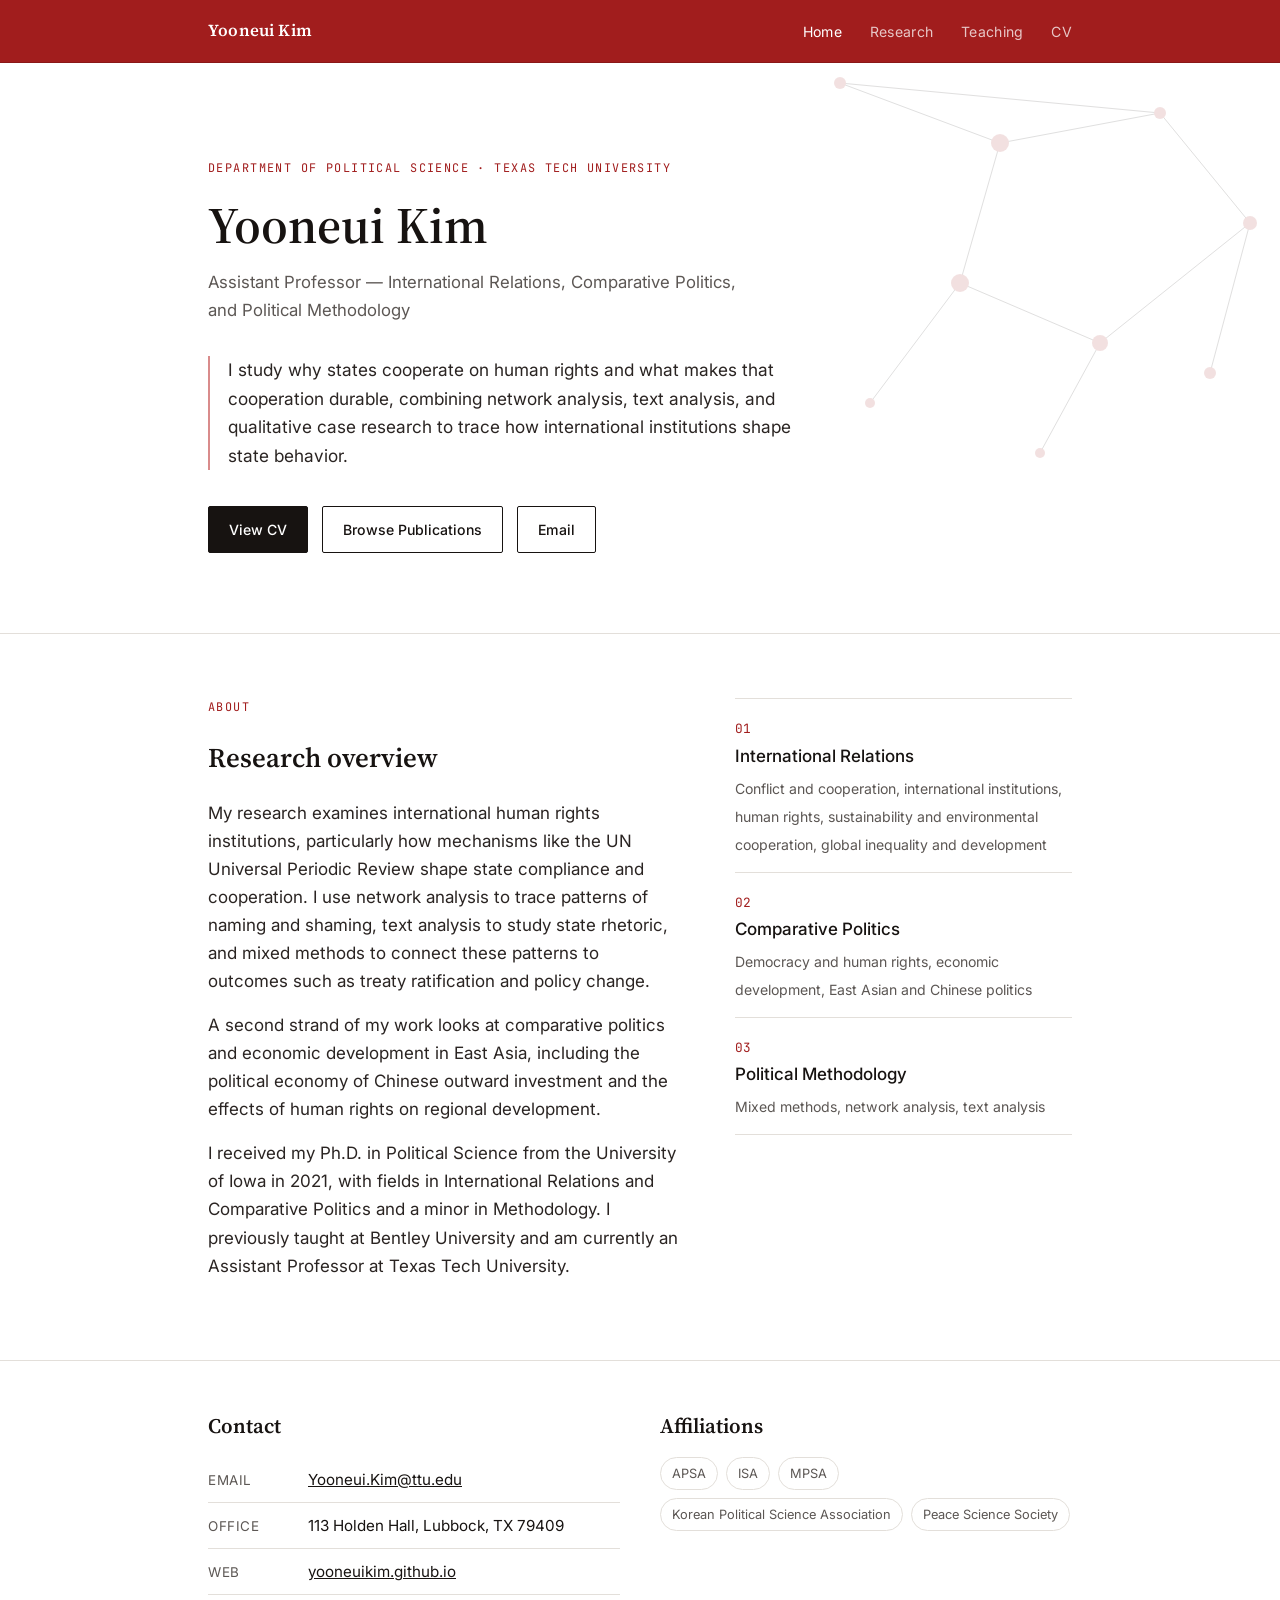
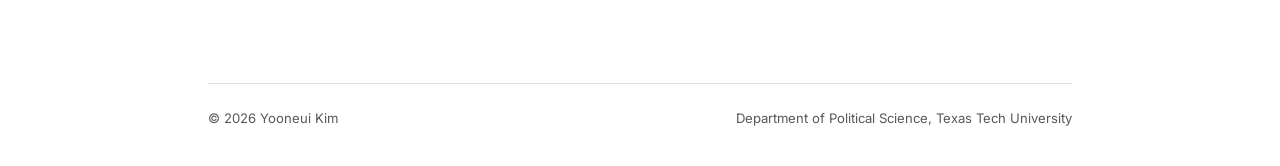
==== commit 0ac2e9dd: "Add files via upload" ====
--- a/index.html
+++ b/index.html
@@ -91,7 +91,7 @@
       <h2>Contact</h2>
       <div class="contact-line"><span class="k">Email</span><span><a href="mailto:Yooneui.Kim@ttu.edu">Yooneui.Kim@ttu.edu</a></span></div>
       <div class="contact-line"><span class="k">Office</span><span>113 Holden Hall, Lubbock, TX 79409</span></div>
-      <div class="contact-line"><span class="k">Web</span><span><a href="https://yooneuikim.com" target="_blank">yooneuikim.com</a></span></div>
+      <div class="contact-line"><span class="k">Web</span><span><a href="https://yooneuikim.github.io/" target="_blank">yooneuikim.github.io</a></span></div>
     </div>
     <div>
       <h2>Affiliations</h2>
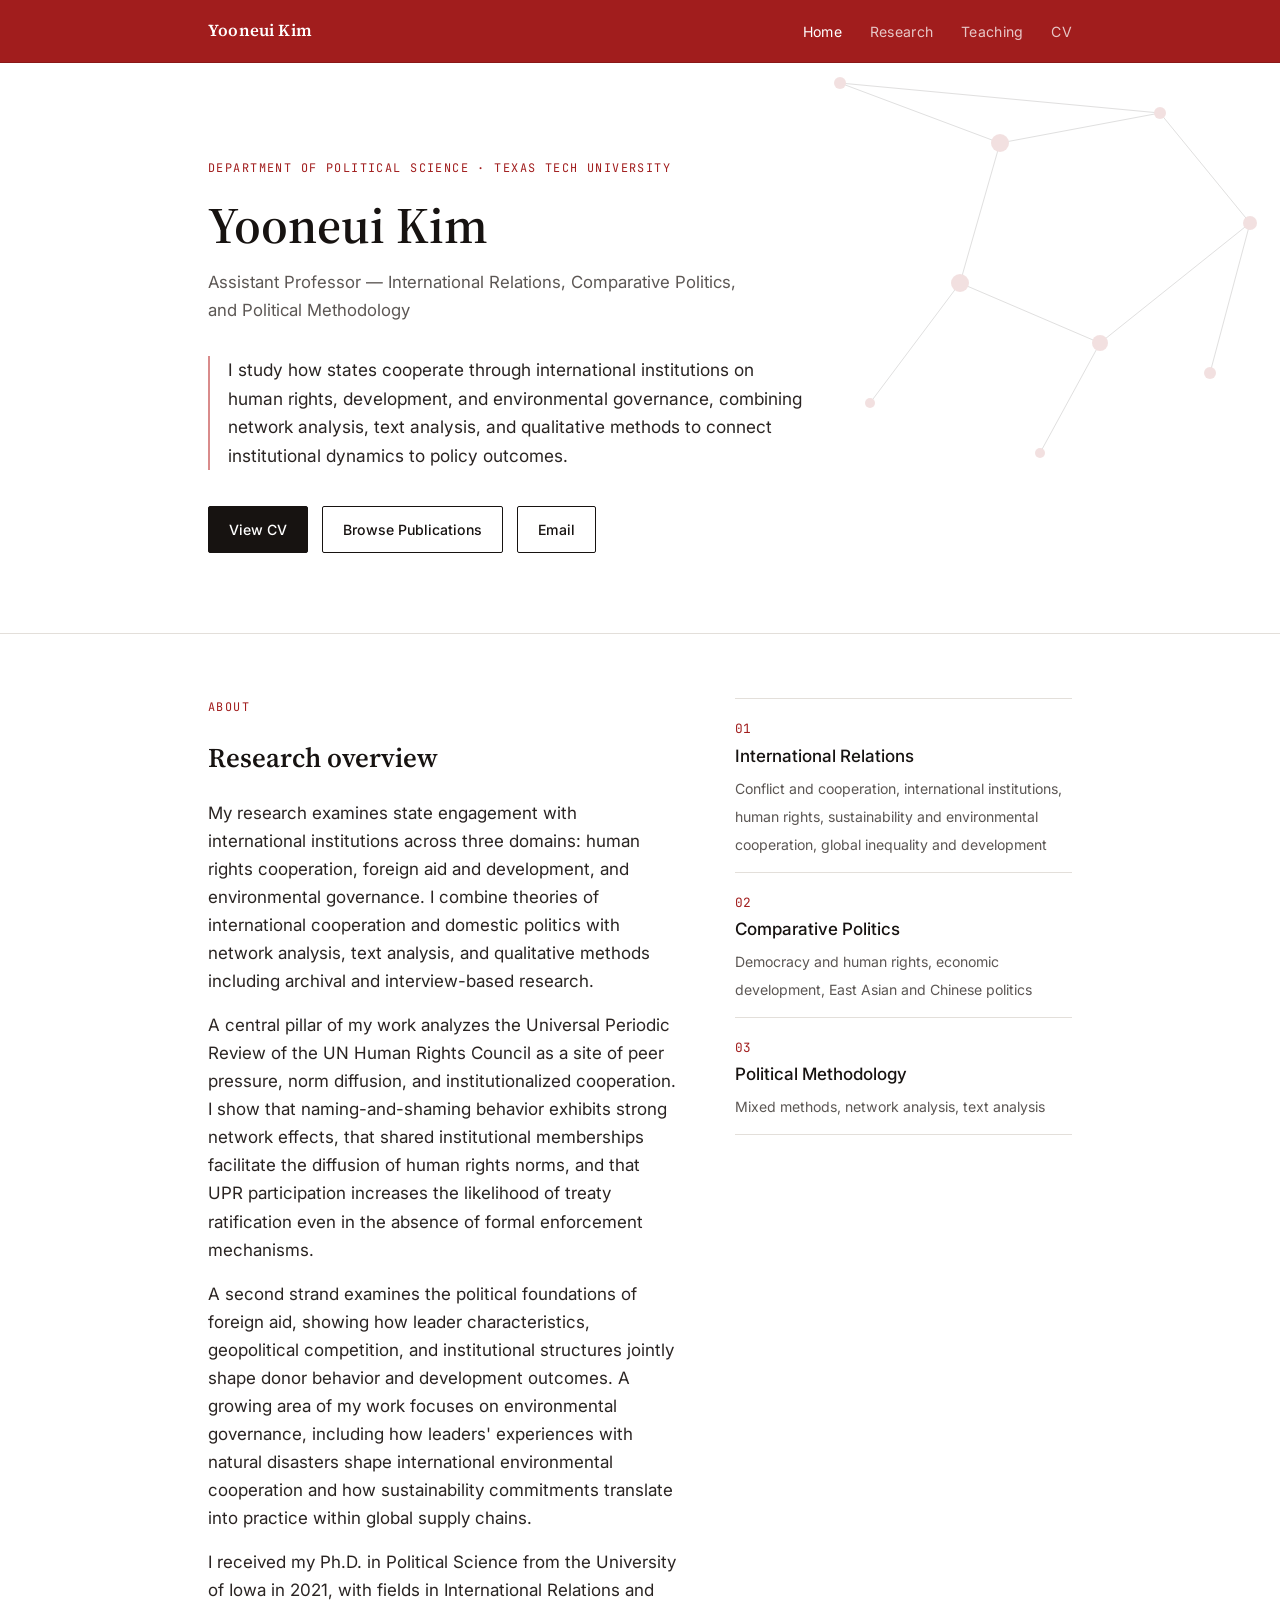
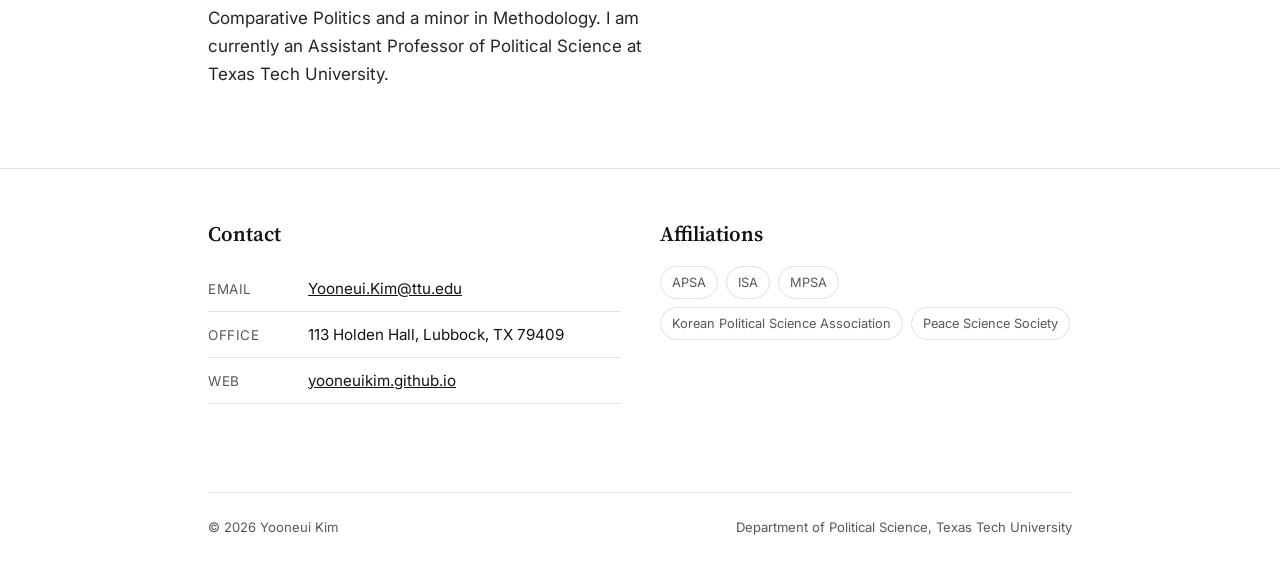
==== commit 16d68221: "Add files via upload" ====
--- a/index.html
+++ b/index.html
@@ -50,7 +50,7 @@
     <span class="eyebrow">Department of Political Science · Texas Tech University</span>
     <h1>Yooneui Kim</h1>
     <p class="role">Assistant Professor — International Relations, Comparative Politics, and Political Methodology</p>
-    <p class="thesis">I study why states cooperate on human rights and what makes that cooperation durable, combining network analysis, text analysis, and qualitative case research to trace how international institutions shape state behavior.</p>
+    <p class="thesis">I study how states cooperate through international institutions on human rights, development, and environmental governance, combining network analysis, text analysis, and qualitative methods to connect institutional dynamics to policy outcomes.</p>
     <div class="hero-links">
       <a class="btn btn-primary" href="cv.html">View CV</a>
       <a class="btn btn-ghost" href="research.html">Browse Publications</a>
@@ -64,9 +64,10 @@
     <div>
       <span class="eyebrow">About</span>
       <h2 style="font-size:1.7rem; margin-bottom:18px;">Research overview</h2>
-      <p>My research examines international human rights institutions, particularly how mechanisms like the UN Universal Periodic Review shape state compliance and cooperation. I use network analysis to trace patterns of naming and shaming, text analysis to study state rhetoric, and mixed methods to connect these patterns to outcomes such as treaty ratification and policy change.</p>
-      <p>A second strand of my work looks at comparative politics and economic development in East Asia, including the political economy of Chinese outward investment and the effects of human rights on regional development.</p>
-      <p>I received my Ph.D. in Political Science from the University of Iowa in 2021, with fields in International Relations and Comparative Politics and a minor in Methodology. I previously taught at Bentley University and am currently an Assistant Professor at Texas Tech University.</p>
+      <p>My research examines state engagement with international institutions across three domains: human rights cooperation, foreign aid and development, and environmental governance. I combine theories of international cooperation and domestic politics with network analysis, text analysis, and qualitative methods including archival and interview-based research.</p>
+      <p>A central pillar of my work analyzes the Universal Periodic Review of the UN Human Rights Council as a site of peer pressure, norm diffusion, and institutionalized cooperation. I show that naming-and-shaming behavior exhibits strong network effects, that shared institutional memberships facilitate the diffusion of human rights norms, and that UPR participation increases the likelihood of treaty ratification even in the absence of formal enforcement mechanisms.</p>
+      <p>A second strand examines the political foundations of foreign aid, showing how leader characteristics, geopolitical competition, and institutional structures jointly shape donor behavior and development outcomes. A growing area of my work focuses on environmental governance, including how leaders' experiences with natural disasters shape international environmental cooperation and how sustainability commitments translate into practice within global supply chains.</p>
+      <p>I received my Ph.D. in Political Science from the University of Iowa in 2021, with fields in International Relations and Comparative Politics and a minor in Methodology. I am currently an Assistant Professor of Political Science at Texas Tech University.</p>
     </div>
     <ul class="fields">
       <li>
